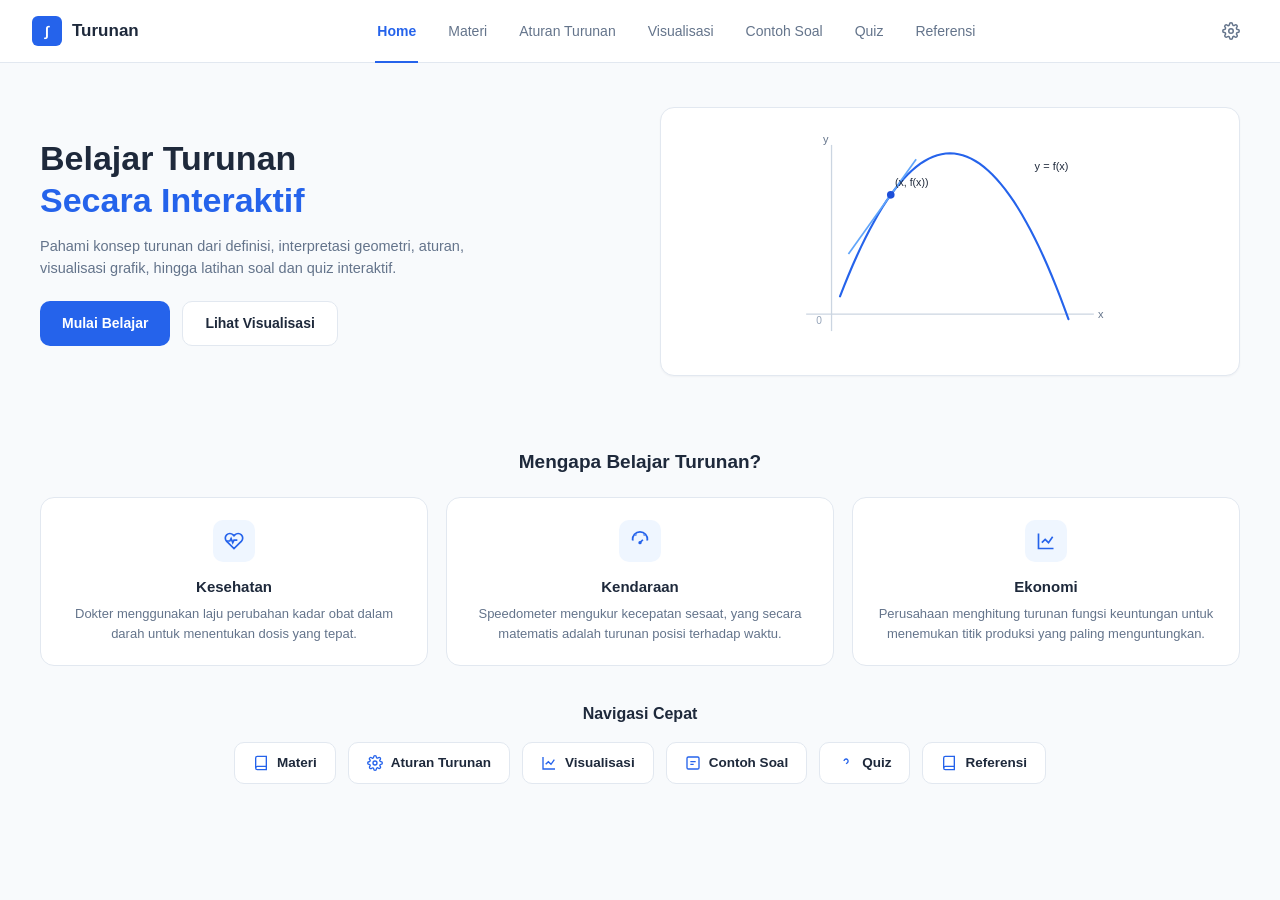
==== index.html @ b61a0170 "Initial commit: home, materi, aturan turunan" ====
<!DOCTYPE html>
<html lang="id">
<head>
  <meta charset="UTF-8" />
  <meta name="viewport" content="width=device-width, initial-scale=1.0" />
  <title>Turunan — Belajar Turunan Secara Interaktif</title>
  <link rel="stylesheet" href="css/style.css" />
</head>
<body>
  <div class="page">

    <div id="navbar"></div>

    <div class="page-body">
      <main class="main-content" style="max-width:100%;">

        <section class="hero">
          <div>
            <h1 class="hero-title">
              Belajar Turunan<br />
              <span class="accent">Secara Interaktif</span>
            </h1>
            <p class="hero-desc">
              Pahami konsep turunan dari definisi, interpretasi geometri, aturan,
              visualisasi grafik, hingga latihan soal dan quiz interaktif.
            </p>
            <div class="hero-actions">
              <a href="pages/materi.html" class="btn btn-primary">Mulai Belajar</a>
              <a href="pages/visualisasi.html" class="btn btn-secondary">Lihat Visualisasi</a>
            </div>
          </div>

          <div class="hero-visual">
            <svg viewBox="0 0 400 260" width="100%" height="220">
              <!-- sumbu -->
              <line x1="30" y1="220" x2="370" y2="220" stroke="#cbd5e1" stroke-width="1.5"/>
              <line x1="60" y1="20" x2="60" y2="240" stroke="#cbd5e1" stroke-width="1.5"/>
              <text x="375" y="225" font-size="13" fill="#64748b">x</text>
              <text x="50" y="18" font-size="13" fill="#64748b">y</text>
              <text x="42" y="232" font-size="12" fill="#94a3b8">0</text>

              <!-- kurva y = f(x), parabola: f(x) = -0.01(x-200)^2 + 190, digambar sbg polyline akurat -->
              <path d="M 70 199 L 75 186.2 L 80 174 L 85 162.2 L 90 151 L 95 140.2 L 100 130 L 105 120.2 L 110 111 L 115 102.2 L 120 94 L 125 86.2 L 130 79 L 135 72.2 L 140 66 L 145 60.2 L 150 55 L 155 50.2 L 160 46 L 165 42.2 L 170 39 L 175 36.2 L 180 34 L 185 32.2 L 190 31 L 195 30.2 L 200 30 L 205 30.2 L 210 31 L 215 32.2 L 220 34 L 225 36.2 L 230 39 L 235 42.2 L 240 46 L 245 50.2 L 250 55 L 255 60.2 L 260 66 L 265 72.2 L 270 79 L 275 86.2 L 280 94 L 285 102.2 L 290 111 L 295 120.2 L 300 130 L 305 140.2 L 310 151 L 315 162.2 L 320 174 L 325 186.2 L 330 199 L 335 212.2 L 340 226"
                fill="none" stroke="#2563eb" stroke-width="2.5" stroke-linejoin="round" stroke-linecap="round"/>

              <!-- garis singgung di titik (x0,y0)=(130,79): slope sama dgn f'(130), jadi benar2 menyentuh kurva di 1 titik -->
              <line x1="80" y1="149" x2="160" y2="37" stroke="#60a5fa" stroke-width="2"/>

              <!-- titik (x, f(x)) tepat di kurva -->
              <circle cx="130" cy="79" r="4.5" fill="#1d4ed8"/>
              <text x="135" y="69" font-size="12.5" fill="#1e293b">(x, f(x))</text>

              <text x="300" y="50" font-size="13" fill="#1e293b">y = f(x)</text>
            </svg>
          </div>
        </section>

        <h2 class="feature-section-title">Mengapa Belajar Turunan?</h2>
        <div class="feature-grid">
          <div class="feature-card">
            <div class="feature-icon">
              <svg width="20" height="20" viewBox="0 0 24 24" fill="none" stroke="currentColor" stroke-width="2"><path d="M20.84 4.61a5.5 5.5 0 0 0-7.78 0L12 5.67l-1.06-1.06a5.5 5.5 0 0 0-7.78 7.78l1.06 1.06L12 21.23l7.78-7.78 1.06-1.06a5.5 5.5 0 0 0 0-7.78z"/><path d="M3.5 12H7l1.5-3 2 5 1.5-3h4"/></svg>
            </div>
            <h3>Kesehatan</h3>
            <p>Dokter menggunakan laju perubahan kadar obat dalam darah untuk menentukan dosis yang tepat.</p>
          </div>
          <div class="feature-card">
            <div class="feature-icon">
              <svg width="20" height="20" viewBox="0 0 24 24" fill="none" stroke="currentColor" stroke-width="2"><path d="M12 14l3.5-3.5"/><path d="M3.05 11a9 9 0 1 1 17.9 0"/><path d="M3.05 11h1M19.95 11h1M7 4.5l.5.87M17 4.5l-.5.87"/><circle cx="12" cy="14" r="1"/></svg>
            </div>
            <h3>Kendaraan</h3>
            <p>Speedometer mengukur kecepatan sesaat, yang secara matematis adalah turunan posisi terhadap waktu.</p>
          </div>
          <div class="feature-card">
            <div class="feature-icon">
              <svg width="20" height="20" viewBox="0 0 24 24" fill="none" stroke="currentColor" stroke-width="2"><path d="M3 3v18h18"/><path d="M7 14l4-4 4 4 5-7"/></svg>
            </div>
            <h3>Ekonomi</h3>
            <p>Perusahaan menghitung turunan fungsi keuntungan untuk menemukan titik produksi yang paling menguntungkan.</p>
          </div>
        </div>

        <h3 class="quicknav-title">Navigasi Cepat</h3>
        <div class="quicknav-grid">
          <a href="pages/materi.html" class="quicknav-item">
            <svg width="16" height="16" viewBox="0 0 24 24" fill="none" stroke="currentColor" stroke-width="2"><path d="M4 19.5A2.5 2.5 0 0 1 6.5 17H20"/><path d="M6.5 2H20v20H6.5A2.5 2.5 0 0 1 4 19.5v-15A2.5 2.5 0 0 1 6.5 2z"/></svg>
            Materi
          </a>
          <a href="pages/aturan-turunan.html" class="quicknav-item">
            <svg width="16" height="16" viewBox="0 0 24 24" fill="none" stroke="currentColor" stroke-width="2"><circle cx="12" cy="12" r="3"/><path d="M19.4 15a1.65 1.65 0 0 0 .33 1.82l.06.06a2 2 0 1 1-2.83 2.83l-.06-.06a1.65 1.65 0 0 0-1.82-.33 1.65 1.65 0 0 0-1 1.51V21a2 2 0 1 1-4 0v-.09A1.65 1.65 0 0 0 9 19.4a1.65 1.65 0 0 0-1.82.33l-.06.06a2 2 0 1 1-2.83-2.83l.06-.06a1.65 1.65 0 0 0 .33-1.82 1.65 1.65 0 0 0-1.51-1H3a2 2 0 1 1 0-4h.09A1.65 1.65 0 0 0 4.6 9a1.65 1.65 0 0 0-.33-1.82l-.06-.06a2 2 0 1 1 2.83-2.83l.06.06a1.65 1.65 0 0 0 1.82.33H9a1.65 1.65 0 0 0 1-1.51V3a2 2 0 1 1 4 0v.09a1.65 1.65 0 0 0 1 1.51 1.65 1.65 0 0 0 1.82-.33l.06-.06a2 2 0 1 1 2.83 2.83l-.06.06a1.65 1.65 0 0 0-.33 1.82V9a1.65 1.65 0 0 0 1.51 1H21a2 2 0 1 1 0 4h-.09a1.65 1.65 0 0 0-1.51 1z"/></svg>
            Aturan Turunan
          </a>
          <a href="pages/visualisasi.html" class="quicknav-item">
            <svg width="16" height="16" viewBox="0 0 24 24" fill="none" stroke="currentColor" stroke-width="2"><path d="M3 3v18h18"/><path d="M7 14l4-4 4 4 5-7"/></svg>
            Visualisasi
          </a>
          <a href="pages/contoh-soal.html" class="quicknav-item">
            <svg width="16" height="16" viewBox="0 0 24 24" fill="none" stroke="currentColor" stroke-width="2"><rect x="3" y="3" width="18" height="18" rx="2"/><path d="M8 10h8M8 14h5"/></svg>
            Contoh Soal
          </a>
          <a href="pages/quiz.html" class="quicknav-item">
            <svg width="16" height="16" viewBox="0 0 24 24" fill="none" stroke="currentColor" stroke-width="2"><path d="M9.09 9a3 3 0 1 1 5.83 1c0 2-3 3-3 3"/><path d="M12 17h.01"/></svg>
            Quiz
          </a>
          <a href="pages/referensi.html" class="quicknav-item">
            <svg width="16" height="16" viewBox="0 0 24 24" fill="none" stroke="currentColor" stroke-width="2"><path d="M4 19.5A2.5 2.5 0 0 1 6.5 17H20"/><path d="M6.5 2H20v20H6.5A2.5 2.5 0 0 1 4 19.5v-15A2.5 2.5 0 0 1 6.5 2z"/></svg>
            Referensi
          </a>
        </div>

      </main>
    </div>
  </div>

  <script src="js/navbar.js"></script>
  <script>
    renderNavbar("home");
  </script>
</body>
</html>
---- css/style.css ----
:root {
  --color-primary: #2563eb;       /* biru utama (tombol, aktif, judul) */
  --color-primary-dark: #1d4ed8;
  --color-primary-light: #eff6ff; /* background biru muda */
  --color-accent: #3b82f6;

  --color-text: #1e293b;          /* teks utama */
  --color-text-muted: #64748b;    /* teks sekunder */
  --color-border: #e2e8f0;

  --color-bg: #f8fafc;            /* background halaman */
  --color-surface: #ffffff;       /* background card/panel */

  --color-success-bg: #dcfce7;
  --color-success-text: #15803d;
  --color-success-border: #86efac;

  --radius-sm: 6px;
  --radius-md: 10px;
  --radius-lg: 14px;

  --shadow-sm: 0 1px 2px rgba(15, 23, 42, 0.04);
  --shadow-md: 0 4px 12px rgba(15, 23, 42, 0.08);

  --font-sans: "Poppins", -apple-system, sans-serif;
}

* {
  margin: 0;
  padding: 0;
  box-sizing: border-box;
}

body {
  font-family: var(--font-sans);
  background: var(--color-bg);
  color: var(--color-text);
  line-height: 1.5;
  -webkit-font-smoothing: antialiased;
}

a {
  text-decoration: none;
  color: inherit;
}

ul {
  list-style: none;
}

img {
  max-width: 100%;
  display: block;
}

button {
  font-family: inherit;
  cursor: pointer;
  border: none;
  background: none;
}

/* =========================================================
   LAYOUT UMUM
   ========================================================= */

.page {
  min-height: 100vh;
  display: flex;
  flex-direction: column;
}

.page-body {
  flex: 1;
  display: flex;
}

.main-content {
  flex: 1;
  padding: 32px 40px;
  max-width: 1240px;
}

/* =========================================================
   NAVBAR (atas, sama di semua halaman)
   ========================================================= */

.navbar {
  display: flex;
  align-items: center;
  justify-content: space-between;
  padding: 14px 32px;
  background: var(--color-surface);
  border-bottom: 1px solid var(--color-border);
  position: sticky;
  top: 0;
  z-index: 50;
}

.navbar-brand {
  display: flex;
  align-items: center;
  gap: 10px;
  font-weight: 700;
  font-size: 17px;
  color: var(--color-text);
}

.navbar-brand .logo-icon {
  width: 30px;
  height: 30px;
  border-radius: var(--radius-sm);
  background: var(--color-primary);
  display: flex;
  align-items: center;
  justify-content: center;
  color: #fff;
  font-size: 14px;
  flex-shrink: 0;
}

.navbar-links {
  display: flex;
  align-items: center;
  gap: 28px;
}

.navbar-links a {
  font-size: 14px;
  color: var(--color-text-muted);
  font-weight: 500;
  padding: 6px 2px;
  position: relative;
  transition: color 0.15s ease;
}

.navbar-links a:hover {
  color: var(--color-primary);
}

.navbar-links a.active {
  color: var(--color-primary);
  font-weight: 600;
}

.navbar-links a.active::after {
  content: "";
  position: absolute;
  left: 0;
  right: 0;
  bottom: -15px;
  height: 2px;
  background: var(--color-primary);
}

.navbar-settings {
  width: 34px;
  height: 34px;
  display: flex;
  align-items: center;
  justify-content: center;
  border-radius: 50%;
  color: var(--color-text-muted);
  transition: background 0.15s ease;
}

.navbar-settings:hover {
  background: var(--color-bg);
}

/* =========================================================
   SIDEBAR (kiri, dipakai di Materi, Aturan Turunan, dll)
   ========================================================= */

.sidebar {
  width: 240px;
  flex-shrink: 0;
  background: var(--color-surface);
  border-right: 1px solid var(--color-border);
  padding: 24px 0;
  position: sticky;
  top: 61px;
  align-self: flex-start;
  max-height: calc(100vh - 61px);
  overflow-y: auto;
}

.sidebar-title {
  font-size: 13px;
  font-weight: 700;
  text-transform: uppercase;
  letter-spacing: 0.03em;
  color: var(--color-text-muted);
  padding: 0 24px;
  margin-bottom: 14px;
}

.sidebar-list a {
  display: block;
  padding: 10px 24px;
  font-size: 14px;
  color: var(--color-text);
  border-left: 3px solid transparent;
}

.sidebar-list a:hover {
  background: var(--color-bg);
}

.sidebar-list a.active {
  background: var(--color-primary-light);
  border-left-color: var(--color-primary);
  color: var(--color-primary);
  font-weight: 600;
}

.sidebar-list .sidebar-sub {
  font-size: 12.5px;
  color: var(--color-text-muted);
  padding: 2px 24px 8px 36px;
}

/* =========================================================
   KOMPONEN UMUM: card, button, badge
   ========================================================= */

.card {
  background: var(--color-surface);
  border: 1px solid var(--color-border);
  border-radius: var(--radius-lg);
  box-shadow: var(--shadow-sm);
}

.btn {
  display: inline-flex;
  align-items: center;
  gap: 8px;
  padding: 11px 22px;
  border-radius: var(--radius-md);
  font-size: 14px;
  font-weight: 600;
  transition: transform 0.1s ease, box-shadow 0.15s ease;
}

.btn-primary {
  background: var(--color-primary);
  color: #fff;
}

.btn-primary:hover {
  background: var(--color-primary-dark);
  box-shadow: var(--shadow-md);
}

.btn-secondary {
  background: var(--color-surface);
  color: var(--color-text);
  border: 1px solid var(--color-border);
}

.btn-secondary:hover {
  border-color: var(--color-primary);
  color: var(--color-primary);
}

.page-badge {
  position: fixed;
  bottom: 18px;
  left: 50%;
  transform: translateX(-50%);
  background: var(--color-primary);
  color: #fff;
  font-size: 12.5px;
  font-weight: 700;
  padding: 7px 16px;
  border-radius: 999px;
  box-shadow: var(--shadow-md);
  z-index: 100;
  letter-spacing: 0.02em;
}

/* =========================================================
   UTIL
   ========================================================= */

.text-muted { color: var(--color-text-muted); }
.text-primary { color: var(--color-primary); }
.mt-8 { margin-top: 8px; }
.mt-16 { margin-top: 16px; }
.mt-24 { margin-top: 24px; }
.mt-32 { margin-top: 32px; }

.formula-box {
  background: var(--color-primary-light);
  border-radius: var(--radius-md);
  padding: 24px;
  display: flex;
  align-items: center;
  justify-content: center;
  font-size: 22px;
}

.callout {
  display: flex;
  align-items: flex-start;
  gap: 10px;
  background: var(--color-primary-light);
  border-radius: var(--radius-md);
  padding: 14px 18px;
  font-size: 13.5px;
  color: var(--color-text);
}

.callout svg {
  flex-shrink: 0;
  margin-top: 1px;
  color: var(--color-primary);
}

/* =========================================================
   RESPONSIVE
   ========================================================= */

@media (max-width: 900px) {
  .navbar-links { display: none; }
  .sidebar { width: 200px; }
  .main-content { padding: 24px; }
}

@media (max-width: 700px) {
  .page-body { flex-direction: column; }
  .sidebar { width: 100%; border-right: none; border-bottom: 1px solid var(--color-border); }
}

/* =========================================================
   HALAMAN: HOME (index.html)
   ========================================================= */

.hero {
  display: grid;
  grid-template-columns: 1fr 1fr;
  gap: 40px;
  align-items: center;
  padding: 12px 0 36px;
}

.hero-title {
  font-size: 34px;
  font-weight: 800;
  line-height: 1.25;
  color: var(--color-text);
}

.hero-title .accent {
  color: var(--color-primary);
}

.hero-desc {
  margin-top: 14px;
  color: var(--color-text-muted);
  font-size: 14.5px;
  max-width: 460px;
}

.hero-actions {
  display: flex;
  gap: 12px;
  margin-top: 22px;
}

.hero-visual {
  background: var(--color-surface);
  border: 1px solid var(--color-border);
  border-radius: var(--radius-lg);
  padding: 20px;
  box-shadow: var(--shadow-sm);
}

.feature-section-title {
  font-size: 19px;
  font-weight: 700;
  text-align: center;
  margin: 36px 0 20px;
}

.feature-grid {
  display: grid;
  grid-template-columns: repeat(3, 1fr);
  gap: 18px;
}

.feature-card {
  background: var(--color-surface);
  border: 1px solid var(--color-border);
  border-radius: var(--radius-lg);
  padding: 22px;
  text-align: center;
}

.feature-icon {
  width: 42px;
  height: 42px;
  border-radius: var(--radius-md);
  background: var(--color-primary-light);
  color: var(--color-primary);
  display: flex;
  align-items: center;
  justify-content: center;
  margin: 0 auto 14px;
}

.feature-card h3 {
  font-size: 15px;
  font-weight: 700;
  margin-bottom: 6px;
}

.feature-card p {
  font-size: 13px;
  color: var(--color-text-muted);
}

.quicknav-title {
  font-size: 16px;
  font-weight: 700;
  text-align: center;
  margin: 36px 0 16px;
}

.quicknav-grid {
  display: flex;
  justify-content: center;
  gap: 12px;
  flex-wrap: wrap;
}

.quicknav-item {
  display: flex;
  align-items: center;
  gap: 8px;
  background: var(--color-surface);
  border: 1px solid var(--color-border);
  border-radius: var(--radius-md);
  padding: 10px 18px;
  font-size: 13.5px;
  font-weight: 600;
  transition: border-color 0.15s ease, color 0.15s ease;
}

.quicknav-item:hover {
  border-color: var(--color-primary);
  color: var(--color-primary);
}

.quicknav-item svg { color: var(--color-primary); }

@media (max-width: 800px) {
  .hero { grid-template-columns: 1fr; }
  .feature-grid { grid-template-columns: 1fr; }
}

/* =========================================================
   HALAMAN: MATERI (pages/materi.html)
   ========================================================= */

.materi-header {
  font-size: 22px;
  font-weight: 700;
  margin-bottom: 6px;
}

.materi-intro {
  color: var(--color-text-muted);
  font-size: 14px;
  max-width: 700px;
  margin-bottom: 20px;
}

.desmos-panel {
  border: 1px solid var(--color-border);
  border-radius: var(--radius-lg);
  overflow: hidden;
  margin-top: 18px;
}

.desmos-panel-header {
  display: flex;
  align-items: center;
  gap: 8px;
  padding: 12px 18px;
  background: var(--color-bg);
  border-bottom: 1px solid var(--color-border);
  font-size: 13.5px;
  font-weight: 700;
}

.desmos-panel-header svg { color: var(--color-primary); }

.desmos-calc {
  width: 100%;
  height: 360px;
  background: #fff;
}

.desmos-controls {
  display: flex;
  gap: 40px;
  padding: 16px 24px;
  border-top: 1px solid var(--color-border);
  background: var(--color-bg);
  flex-wrap: wrap;
}

.desmos-slider-group {
  flex: 1;
  min-width: 220px;
}

.desmos-slider-group label {
  font-size: 13px;
  font-weight: 600;
  display: block;
  margin-bottom: 8px;
}

.desmos-slider-group input[type="range"] {
  width: 100%;
  accent-color: var(--color-primary);
}




/* =========================================================
   HALAMAN: ATURAN TURUNAN (pages/aturan-turunan.html)
   ========================================================= */

.rules-table {
  width: 100%;
  border-collapse: collapse;
  background: var(--color-surface);
  border: 1px solid var(--color-border);
  border-radius: var(--radius-lg);
  overflow: hidden;
  margin-top: 18px;
}

.rules-table th {
  background: var(--color-bg);
  text-align: center;
  font-size: 13px;
  font-weight: 700;
  color: var(--color-text-muted);
  padding: 12px 24px;
  border-bottom: 1px solid var(--color-border);
}

.rules-table td {
  padding: 14px 24px;
  border-bottom: 1px solid var(--color-border);
  font-size: 15px;
  text-align: center;
}

.rules-table tr:last-child td {
  border-bottom: none;
}

.rules-table tr:hover td {
  background: var(--color-primary-light);
}
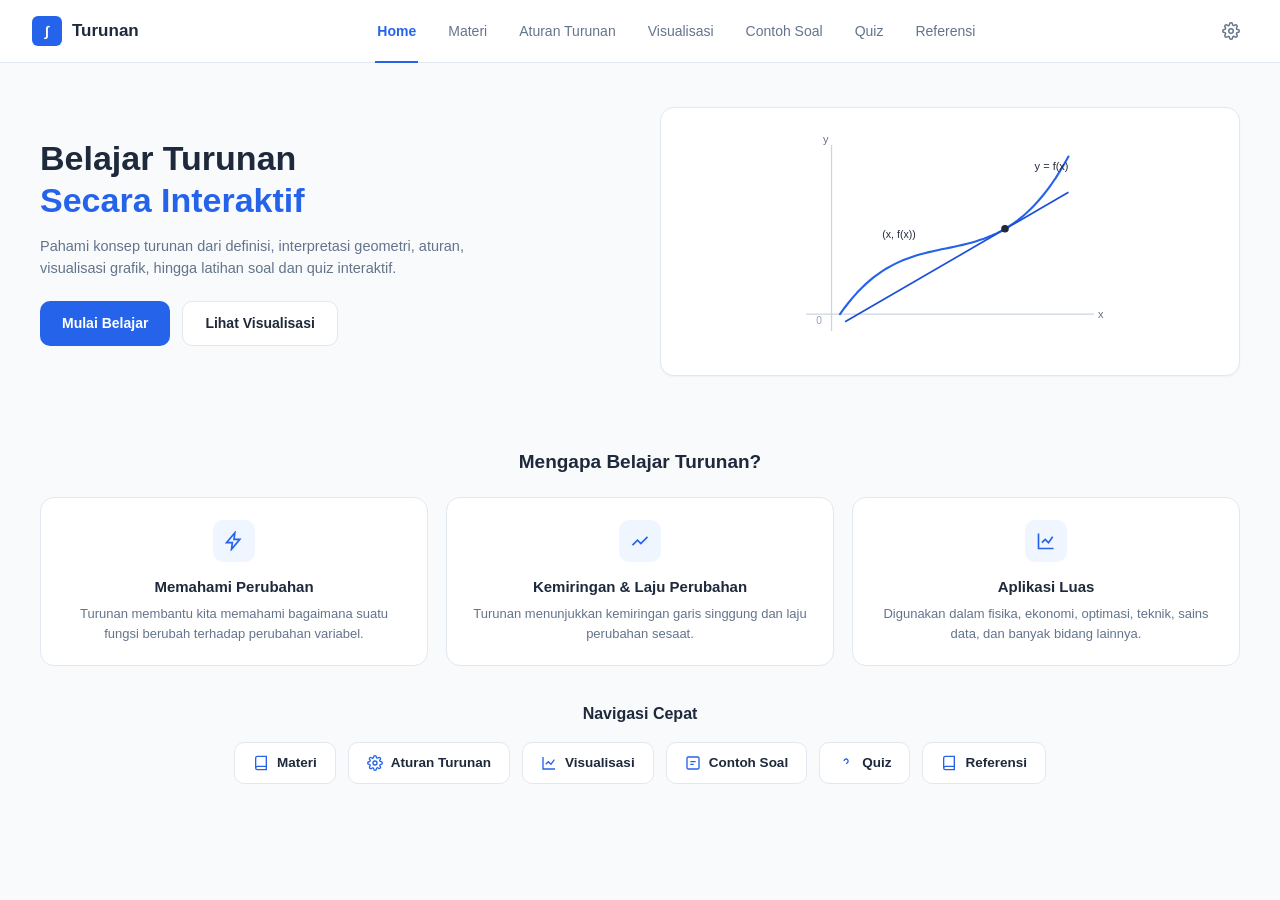
==== commit c16563db: "Menambahkan Page Contoh Soal, Quiz, dan Referensi; Revisi Grafik Page Materi" ====
--- a/index.html
+++ b/index.html
@@ -39,16 +39,16 @@
               <text x="50" y="18" font-size="13" fill="#64748b">y</text>
               <text x="42" y="232" font-size="12" fill="#94a3b8">0</text>
 
-              <!-- kurva y = f(x), parabola: f(x) = -0.01(x-200)^2 + 190, digambar sbg polyline akurat -->
-              <path d="M 70 199 L 75 186.2 L 80 174 L 85 162.2 L 90 151 L 95 140.2 L 100 130 L 105 120.2 L 110 111 L 115 102.2 L 120 94 L 125 86.2 L 130 79 L 135 72.2 L 140 66 L 145 60.2 L 150 55 L 155 50.2 L 160 46 L 165 42.2 L 170 39 L 175 36.2 L 180 34 L 185 32.2 L 190 31 L 195 30.2 L 200 30 L 205 30.2 L 210 31 L 215 32.2 L 220 34 L 225 36.2 L 230 39 L 235 42.2 L 240 46 L 245 50.2 L 250 55 L 255 60.2 L 260 66 L 265 72.2 L 270 79 L 275 86.2 L 280 94 L 285 102.2 L 290 111 L 295 120.2 L 300 130 L 305 140.2 L 310 151 L 315 162.2 L 320 174 L 325 186.2 L 330 199 L 335 212.2 L 340 226"
+              <!-- kurva y = f(x), kubik bentuk S -->
+              <path d="M 70 220 L 75 213 L 80 206.5 L 85 200.5 L 90 194.8 L 95 189.6 L 100 184.8 L 105 180.4 L 110 176.3 L 115 172.6 L 120 169.2 L 125 166 L 130 163.2 L 135 160.6 L 140 158.2 L 145 156.1 L 150 154.2 L 155 152.4 L 160 150.8 L 165 149.3 L 170 148 L 175 146.7 L 180 145.6 L 185 144.5 L 190 143.4 L 195 142.4 L 200 141.4 L 205 140.3 L 210 139.2 L 215 138.1 L 220 136.9 L 225 135.5 L 230 134.1 L 235 132.5 L 240 130.8 L 245 128.9 L 250 126.8 L 255 124.5 L 260 122 L 265 119.2 L 270 116.1 L 275 112.8 L 280 109.1 L 285 105.1 L 290 100.8 L 295 96.1 L 300 90.9 L 305 85.4 L 310 79.5 L 315 73.1 L 320 66.2 L 325 58.9 L 330 51 L 335 42.6 L 340 33.7"
                 fill="none" stroke="#2563eb" stroke-width="2.5" stroke-linejoin="round" stroke-linecap="round"/>
 
-              <!-- garis singgung di titik (x0,y0)=(130,79): slope sama dgn f'(130), jadi benar2 menyentuh kurva di 1 titik -->
-              <line x1="80" y1="149" x2="160" y2="37" stroke="#60a5fa" stroke-width="2"/>
+              <!-- garis singgung -->
+              <line x1="76" y1="229" x2="340" y2="76" stroke="#1d4ed8" stroke-width="2"/>
 
-              <!-- titik (x, f(x)) tepat di kurva -->
-              <circle cx="130" cy="79" r="4.5" fill="#1d4ed8"/>
-              <text x="135" y="69" font-size="12.5" fill="#1e293b">(x, f(x))</text>
+              <!-- titik (x, f(x)) -->
+              <circle cx="265" cy="119" r="4.5" fill="#1e293b"/>
+              <text x="120" y="130" font-size="12.5" fill="#1e293b">(x, f(x))</text>
 
               <text x="300" y="50" font-size="13" fill="#1e293b">y = f(x)</text>
             </svg>
@@ -59,24 +59,24 @@
         <div class="feature-grid">
           <div class="feature-card">
             <div class="feature-icon">
-              <svg width="20" height="20" viewBox="0 0 24 24" fill="none" stroke="currentColor" stroke-width="2"><path d="M20.84 4.61a5.5 5.5 0 0 0-7.78 0L12 5.67l-1.06-1.06a5.5 5.5 0 0 0-7.78 7.78l1.06 1.06L12 21.23l7.78-7.78 1.06-1.06a5.5 5.5 0 0 0 0-7.78z"/><path d="M3.5 12H7l1.5-3 2 5 1.5-3h4"/></svg>
+              <svg width="20" height="20" viewBox="0 0 24 24" fill="none" stroke="currentColor" stroke-width="2"><path d="M13 2 3 14h7l-1 8 10-12h-7z"/></svg>
             </div>
-            <h3>Kesehatan</h3>
-            <p>Dokter menggunakan laju perubahan kadar obat dalam darah untuk menentukan dosis yang tepat.</p>
+            <h3>Memahami Perubahan</h3>
+            <p>Turunan membantu kita memahami bagaimana suatu fungsi berubah terhadap perubahan variabel.</p>
           </div>
           <div class="feature-card">
             <div class="feature-icon">
-              <svg width="20" height="20" viewBox="0 0 24 24" fill="none" stroke="currentColor" stroke-width="2"><path d="M12 14l3.5-3.5"/><path d="M3.05 11a9 9 0 1 1 17.9 0"/><path d="M3.05 11h1M19.95 11h1M7 4.5l.5.87M17 4.5l-.5.87"/><circle cx="12" cy="14" r="1"/></svg>
+              <svg width="20" height="20" viewBox="0 0 24 24" fill="none" stroke="currentColor" stroke-width="2"><path d="M3 17l6-6 4 4 8-8"/></svg>
             </div>
-            <h3>Kendaraan</h3>
-            <p>Speedometer mengukur kecepatan sesaat, yang secara matematis adalah turunan posisi terhadap waktu.</p>
+            <h3>Kemiringan &amp; Laju Perubahan</h3>
+            <p>Turunan menunjukkan kemiringan garis singgung dan laju perubahan sesaat.</p>
           </div>
           <div class="feature-card">
             <div class="feature-icon">
               <svg width="20" height="20" viewBox="0 0 24 24" fill="none" stroke="currentColor" stroke-width="2"><path d="M3 3v18h18"/><path d="M7 14l4-4 4 4 5-7"/></svg>
             </div>
-            <h3>Ekonomi</h3>
-            <p>Perusahaan menghitung turunan fungsi keuntungan untuk menemukan titik produksi yang paling menguntungkan.</p>
+            <h3>Aplikasi Luas</h3>
+            <p>Digunakan dalam fisika, ekonomi, optimasi, teknik, sains data, dan banyak bidang lainnya.</p>
           </div>
         </div>
 
--- a/css/style.css
+++ b/css/style.css
@@ -330,6 +330,11 @@
 @media (max-width: 700px) {
   .page-body { flex-direction: column; }
   .sidebar { width: 100%; border-right: none; border-bottom: 1px solid var(--color-border); }
+  .viz-side { width: 100%; border-right: none; border-bottom: 1px solid var(--color-border); }
+  .quiz-layout { flex-direction: column; }
+  .quiz-progress-panel { width: 100%; }
+  .quiz-number-grid { flex-direction: row; flex-wrap: wrap; }
+  .quiz-explanation-panel { width: 100%; }
 }
 
 /* =========================================================
@@ -532,6 +537,102 @@
 
 
 /* =========================================================
+   HALAMAN: VISUALISASI (pages/visualisasi.html)
+   ========================================================= */
+
+.viz-tabs {
+  display: flex;
+  gap: 10px;
+  flex-wrap: wrap;
+  margin: 18px 0 16px;
+}
+
+.viz-tab {
+  padding: 9px 18px;
+  border-radius: var(--radius-md);
+  border: 1px solid var(--color-border);
+  background: var(--color-surface);
+  font-size: 13.5px;
+  font-weight: 600;
+  color: var(--color-text);
+}
+
+.viz-tab:hover {
+  border-color: var(--color-primary);
+  color: var(--color-primary);
+}
+
+.viz-tab.active {
+  background: var(--color-primary);
+  border-color: var(--color-primary);
+  color: #fff;
+}
+
+.viz-panel-body {
+  display: flex;
+  flex-wrap: wrap;
+}
+
+.viz-side {
+  width: 230px;
+  flex-shrink: 0;
+  background: var(--color-primary-light);
+  padding: 20px;
+  border-right: 1px solid var(--color-border);
+}
+
+.viz-formula-label {
+  font-size: 14.5px;
+  font-weight: 700;
+  margin-bottom: 14px;
+  line-height: 1.6;
+}
+
+.viz-formula-label .viz-deriv {
+  display: block;
+  color: var(--color-text-muted);
+  font-weight: 600;
+  font-size: 13px;
+  margin-top: 4px;
+}
+
+.viz-checkbox {
+  display: flex;
+  align-items: center;
+  gap: 8px;
+  font-size: 14px;
+  font-weight: 600;
+  margin-bottom: 10px;
+  cursor: pointer;
+}
+
+.viz-checkbox input {
+  width: 16px;
+  height: 16px;
+  accent-color: var(--color-primary);
+}
+
+.viz-note {
+  margin-top: 18px;
+  font-size: 12.5px;
+  color: var(--color-text-muted);
+  line-height: 1.6;
+}
+
+.viz-panel-body .desmos-calc {
+  flex: 1;
+  min-width: 280px;
+  width: auto;
+  height: 380px;
+}
+
+.viz-empty {
+  padding: 24px;
+  color: var(--color-text-muted);
+  font-size: 13.5px;
+}
+
+/* =========================================================
    HALAMAN: ATURAN TURUNAN (pages/aturan-turunan.html)
    ========================================================= */
 
@@ -569,3 +670,499 @@
 .rules-table tr:hover td {
   background: var(--color-primary-light);
 }
+
+/* =========================================================
+   HALAMAN: CONTOH SOAL (pages/contoh-soal.html)
+   ========================================================= */
+
+.soal-card {
+  background: var(--color-surface);
+  border: 1px solid var(--color-border);
+  border-radius: var(--radius-lg);
+  padding: 24px;
+  margin-top: 18px;
+}
+
+.soal-text {
+  font-size: 15px;
+  margin-bottom: 16px;
+}
+
+.soal-text .soal-number {
+  font-weight: 700;
+  margin-right: 4px;
+}
+
+.pembahasan-box {
+  background: var(--color-bg);
+  border: 1px solid var(--color-border);
+  border-radius: var(--radius-md);
+  padding: 20px;
+  margin-top: 16px;
+}
+
+.pembahasan-title {
+  font-size: 14px;
+  font-weight: 700;
+  margin-bottom: 14px;
+}
+
+.pembahasan-step {
+  display: flex;
+  align-items: flex-start;
+  gap: 12px;
+  margin-bottom: 14px;
+}
+
+.pembahasan-step-number {
+  flex-shrink: 0;
+  width: 22px;
+  height: 22px;
+  border-radius: 50%;
+  background: var(--color-primary);
+  color: #fff;
+  font-size: 12px;
+  font-weight: 700;
+  display: flex;
+  align-items: center;
+  justify-content: center;
+  margin-top: 2px;
+}
+
+.pembahasan-step-content {
+  font-size: 14.5px;
+}
+
+.pembahasan-result {
+  background: var(--color-success-bg);
+  border: 1px solid var(--color-success-border);
+  color: var(--color-success-text);
+  border-radius: var(--radius-md);
+  padding: 14px 18px;
+  font-size: 14.5px;
+  font-weight: 600;
+  margin-top: 6px;
+}
+
+.soal-footer {
+  display: flex;
+  align-items: center;
+  justify-content: space-between;
+  margin-top: 24px;
+}
+
+.soal-pagination {
+  font-size: 13.5px;
+  color: var(--color-text-muted);
+  font-weight: 600;
+}
+
+/* =========================================================
+   HALAMAN: QUIZ (pages/quiz.html)
+   ========================================================= */
+
+.quiz-layout {
+  display: flex;
+  gap: 24px;
+  align-items: flex-start;
+}
+
+.quiz-progress-panel {
+  width: 130px;
+  flex-shrink: 0;
+}
+
+.quiz-progress-title {
+  font-size: 13px;
+  font-weight: 700;
+  color: var(--color-text-muted);
+  margin-bottom: 6px;
+}
+
+.quiz-progress-count {
+  font-size: 13px;
+  font-weight: 700;
+  margin-bottom: 10px;
+}
+
+.quiz-progress-bar-track {
+  height: 6px;
+  border-radius: 999px;
+  background: var(--color-border);
+  overflow: hidden;
+  margin-bottom: 18px;
+}
+
+.quiz-progress-bar-fill {
+  height: 100%;
+  background: var(--color-primary);
+  border-radius: 999px;
+  transition: width 0.2s ease;
+}
+
+.quiz-number-grid {
+  display: flex;
+  flex-direction: column;
+  gap: 8px;
+}
+
+.quiz-number-btn {
+  width: 32px;
+  height: 32px;
+  border-radius: 50%;
+  border: 1px solid var(--color-border);
+  background: var(--color-surface);
+  font-size: 13px;
+  font-weight: 600;
+  color: var(--color-text);
+  display: flex;
+  align-items: center;
+  justify-content: center;
+  transition: border-color 0.15s ease;
+}
+
+.quiz-number-btn:hover {
+  border-color: var(--color-primary);
+}
+
+.quiz-number-btn.current {
+  background: var(--color-primary);
+  border-color: var(--color-primary);
+  color: #fff;
+}
+
+.quiz-number-btn.answered {
+  background: var(--color-success-bg);
+  border-color: var(--color-success-border);
+  color: var(--color-success-text);
+}
+
+.quiz-question-panel {
+  flex: 1;
+  background: var(--color-surface);
+  border: 1px solid var(--color-border);
+  border-radius: var(--radius-lg);
+  padding: 24px;
+}
+
+.quiz-question-label {
+  font-size: 13px;
+  font-weight: 700;
+  color: var(--color-text-muted);
+  margin-bottom: 10px;
+}
+
+.quiz-question-text {
+  font-size: 16px;
+  font-weight: 600;
+  margin-bottom: 20px;
+}
+
+.quiz-option {
+  display: flex;
+  align-items: center;
+  gap: 12px;
+  padding: 13px 16px;
+  border: 1px solid var(--color-border);
+  border-radius: var(--radius-md);
+  margin-bottom: 10px;
+  font-size: 14.5px;
+  cursor: pointer;
+  transition: border-color 0.15s ease, background 0.15s ease;
+}
+
+.quiz-option:hover {
+  border-color: var(--color-primary);
+}
+
+.quiz-option.selected {
+  border-color: var(--color-primary);
+  background: var(--color-primary-light);
+  font-weight: 600;
+}
+
+.quiz-option.correct {
+  border-color: var(--color-success-border);
+  background: var(--color-success-bg);
+  font-weight: 600;
+}
+
+.quiz-option.incorrect {
+  border-color: #fca5a5;
+  background: #fee2e2;
+  font-weight: 600;
+}
+
+.quiz-option-radio {
+  width: 18px;
+  height: 18px;
+  border-radius: 50%;
+  border: 2px solid var(--color-border);
+  flex-shrink: 0;
+  display: flex;
+  align-items: center;
+  justify-content: center;
+}
+
+.quiz-option.selected .quiz-option-radio,
+.quiz-option.correct .quiz-option-radio {
+  border-color: var(--color-primary);
+}
+
+.quiz-option.selected .quiz-option-radio::after,
+.quiz-option.correct .quiz-option-radio::after {
+  content: "";
+  width: 9px;
+  height: 9px;
+  border-radius: 50%;
+  background: var(--color-primary);
+}
+
+.quiz-footer {
+  display: flex;
+  justify-content: flex-end;
+  gap: 10px;
+  margin-top: 20px;
+}
+
+.quiz-explanation-panel {
+  width: 280px;
+  flex-shrink: 0;
+  background: var(--color-surface);
+  border: 1px solid var(--color-border);
+  border-radius: var(--radius-lg);
+  padding: 22px;
+}
+
+.quiz-explanation-title {
+  font-size: 14px;
+  font-weight: 700;
+  margin-bottom: 14px;
+}
+
+.quiz-explanation-body {
+  font-size: 13.5px;
+  line-height: 1.7;
+}
+
+.quiz-result-banner {
+  background: var(--color-success-bg);
+  border: 1px solid var(--color-success-border);
+  color: var(--color-success-text);
+  border-radius: var(--radius-md);
+  padding: 12px 16px;
+  font-size: 13.5px;
+  font-weight: 700;
+  margin-top: 16px;
+}
+
+.quiz-result-banner.wrong {
+  background: #fee2e2;
+  border-color: #fca5a5;
+  color: #b91c1c;
+}
+
+/* ---- Summary screen (setelah quiz selesai) ---- */
+
+.quiz-summary {
+  max-width: 640px;
+  margin: 0 auto;
+  text-align: center;
+}
+
+.quiz-summary-score-ring {
+  width: 140px;
+  height: 140px;
+  border-radius: 50%;
+  margin: 24px auto 16px;
+  display: flex;
+  align-items: center;
+  justify-content: center;
+  flex-direction: column;
+  background: var(--color-primary-light);
+  border: 6px solid var(--color-primary);
+}
+
+.quiz-summary-score-ring .score-number {
+  font-size: 32px;
+  font-weight: 800;
+  color: var(--color-primary);
+  line-height: 1;
+}
+
+.quiz-summary-score-ring .score-label {
+  font-size: 12px;
+  color: var(--color-text-muted);
+  margin-top: 4px;
+}
+
+.quiz-summary-message {
+  font-size: 16px;
+  font-weight: 700;
+  margin-bottom: 4px;
+}
+
+.quiz-summary-submessage {
+  font-size: 13.5px;
+  color: var(--color-text-muted);
+  margin-bottom: 28px;
+}
+
+.quiz-summary-stats {
+  display: flex;
+  justify-content: center;
+  gap: 14px;
+  margin-bottom: 28px;
+}
+
+.quiz-summary-stat-card {
+  flex: 1;
+  max-width: 150px;
+  background: var(--color-surface);
+  border: 1px solid var(--color-border);
+  border-radius: var(--radius-lg);
+  padding: 16px;
+}
+
+.quiz-summary-stat-card .stat-number {
+  font-size: 22px;
+  font-weight: 800;
+}
+
+.quiz-summary-stat-card.correct .stat-number { color: var(--color-success-text); }
+.quiz-summary-stat-card.incorrect .stat-number { color: #b91c1c; }
+
+.quiz-summary-stat-card .stat-label {
+  font-size: 12px;
+  color: var(--color-text-muted);
+  margin-top: 4px;
+}
+
+.quiz-summary-breakdown {
+  text-align: left;
+  background: var(--color-surface);
+  border: 1px solid var(--color-border);
+  border-radius: var(--radius-lg);
+  padding: 8px;
+  margin-bottom: 24px;
+}
+
+.quiz-summary-breakdown-item {
+  display: flex;
+  align-items: center;
+  gap: 12px;
+  padding: 12px 16px;
+  border-bottom: 1px solid var(--color-border);
+  font-size: 13.5px;
+}
+
+.quiz-summary-breakdown-item:last-child {
+  border-bottom: none;
+}
+
+.quiz-summary-breakdown-icon {
+  width: 24px;
+  height: 24px;
+  border-radius: 50%;
+  display: flex;
+  align-items: center;
+  justify-content: center;
+  flex-shrink: 0;
+  font-size: 13px;
+  font-weight: 700;
+  color: #fff;
+}
+
+.quiz-summary-breakdown-icon.correct { background: var(--color-success-text); }
+.quiz-summary-breakdown-icon.incorrect { background: #b91c1c; }
+
+.quiz-summary-breakdown-text {
+  flex: 1;
+  text-align: left;
+}
+
+.quiz-summary-actions {
+  display: flex;
+  justify-content: center;
+  gap: 12px;
+}
+
+/* =========================================================
+   HALAMAN: REFERENSI (pages/referensi.html)
+   ========================================================= */
+
+.referensi-grid {
+  display: grid;
+  grid-template-columns: repeat(3, 1fr);
+  gap: 20px;
+  margin-top: 18px;
+}
+
+.referensi-card {
+  background: var(--color-surface);
+  border: 1px solid var(--color-border);
+  border-radius: var(--radius-lg);
+  padding: 22px;
+}
+
+.referensi-card-header {
+  display: flex;
+  align-items: center;
+  gap: 10px;
+  margin-bottom: 16px;
+}
+
+.referensi-card-icon {
+  width: 32px;
+  height: 32px;
+  border-radius: var(--radius-sm);
+  background: var(--color-primary-light);
+  color: var(--color-primary);
+  display: flex;
+  align-items: center;
+  justify-content: center;
+  flex-shrink: 0;
+}
+
+.referensi-card-title {
+  font-size: 15px;
+  font-weight: 700;
+}
+
+.referensi-list {
+  display: flex;
+  flex-direction: column;
+  gap: 12px;
+}
+
+.referensi-list li {
+  font-size: 13.5px;
+  line-height: 1.6;
+  color: var(--color-text);
+  padding-left: 18px;
+  position: relative;
+}
+
+.referensi-list li::before {
+  content: "";
+  position: absolute;
+  left: 0;
+  top: 8px;
+  width: 6px;
+  height: 6px;
+  border-radius: 50%;
+  background: var(--color-primary);
+}
+
+.referensi-list li a {
+  color: var(--color-primary);
+  font-weight: 600;
+}
+
+.referensi-list li a:hover {
+  text-decoration: underline;
+}
+
+@media (max-width: 900px) {
+  .referensi-grid { grid-template-columns: 1fr; }
+}
